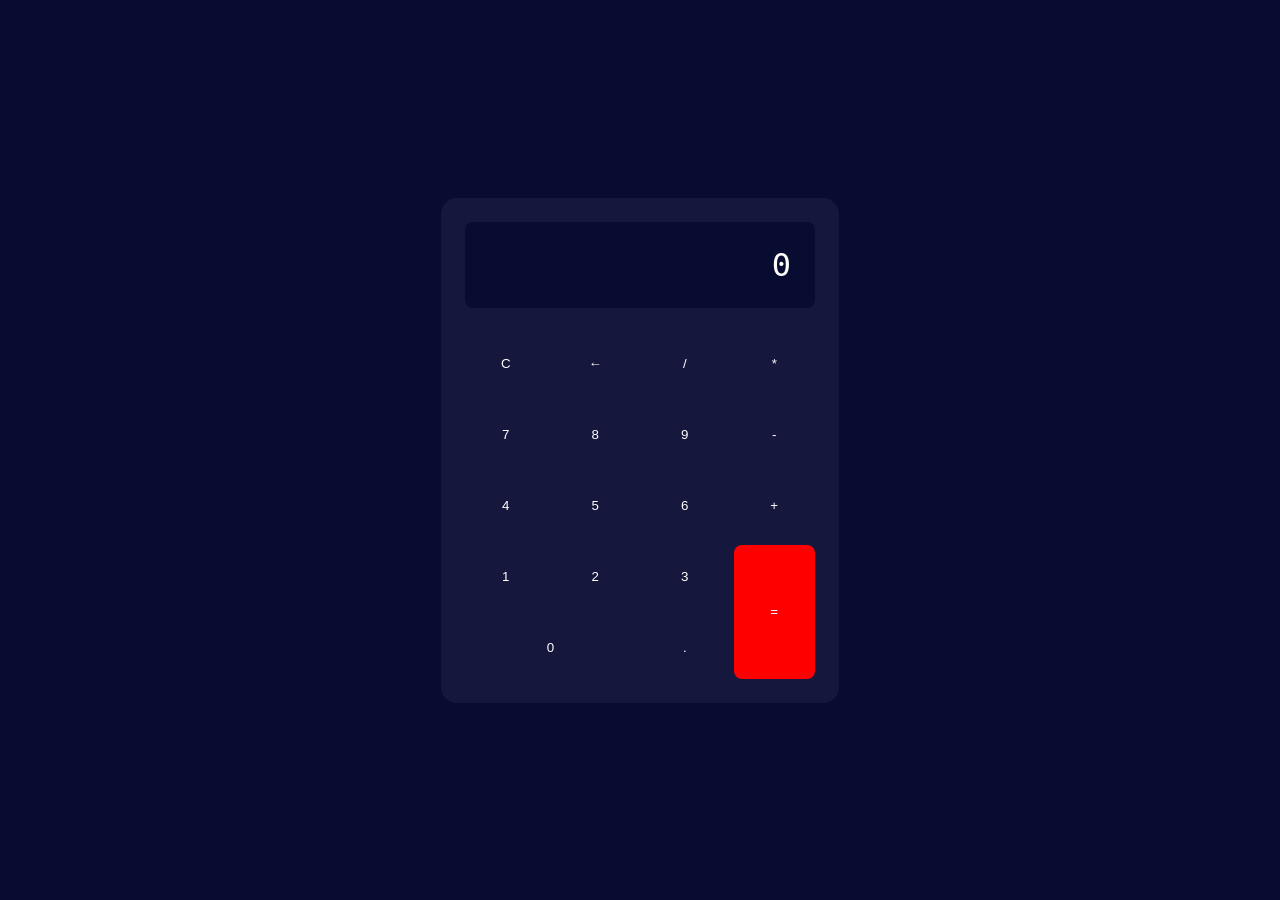
==== index.html @ 9765d429 "Rename html/index.html to index.html" ====
<!DOCTYPE html>
<html lang="en">
<head>
  <meta charset="UTF-8">
  <meta name="viewport" content="width=device-width, initial-scale=1.0">
  <link rel="stylesheet" href="/css/styles.css">
  <title>Calculator</title> 
</head>
<body>
  
<main>
  <section class="Cal">
    
  <div class="label">0</div>
  
    <button class="btn">C</button>
    <button id="borrar" class="btn">←</button>
    <button class="btn">/</button>
    <button  class="btn">*</button>

    <button class="btn">7</button>
    <button class="btn">8</button>
    <button class="btn">9</button>
    <button class="btn">-</button>

    <button class="btn">4</button>
    <button class="btn">5</button>
    <button class="btn">6</button>
    <button class="btn">+</button>


    <button class="btn">1</button>
    <button class="btn">2</button>
    <button class="btn">3</button>
    <button id="igual" class="btn">=</button>

    <button id="zero" class="btn">0</button>
    <button class="btn">.</button>

  </section>



</main>


<script src="/js/Calculador.js"></script>
</body>


</html>
---- css/styles.css ----
*{
  margin: 0;
  padding: 0;
  font-family: sans-serif;

  
}

body{
    background-color: #090c31;
  min-height: 100vh;
  display: grid;
  place-content: center;

 

}

.Cal{
 background-color: #15173c;
 color: white;
 width: 350px;
 max-width: 100%;
 padding: 1.5rem;
 border-radius: 1rem;
 display: grid;
 grid-template-columns:repeat(4, 1fr) ;
 gap: .5rem;
}

.label{
  grid-column: 1/5;
  background-color: #090c31;
  padding: 1.5rem;
  font-size: 2rem;
  text-align: end;
  border-radius: .5rem;
  font-family: monospace;
  margin-bottom: 1rem;

}

.btn{
  color: white;
  background-color: #15173c;
  border-style: none;
  padding: 1.5rem .5rem;
  display: flex;
  align-items: center;
  justify-content: center;
  border-radius: .5rem;
  cursor: pointer;

}

.btn:hover{
  background-color: #090c31;
}


#igual{
background-color: red;
grid-row: span 2;
}

#igual:hover{
background-color: coral;
}

#zero{
  grid-column: span 2;
}
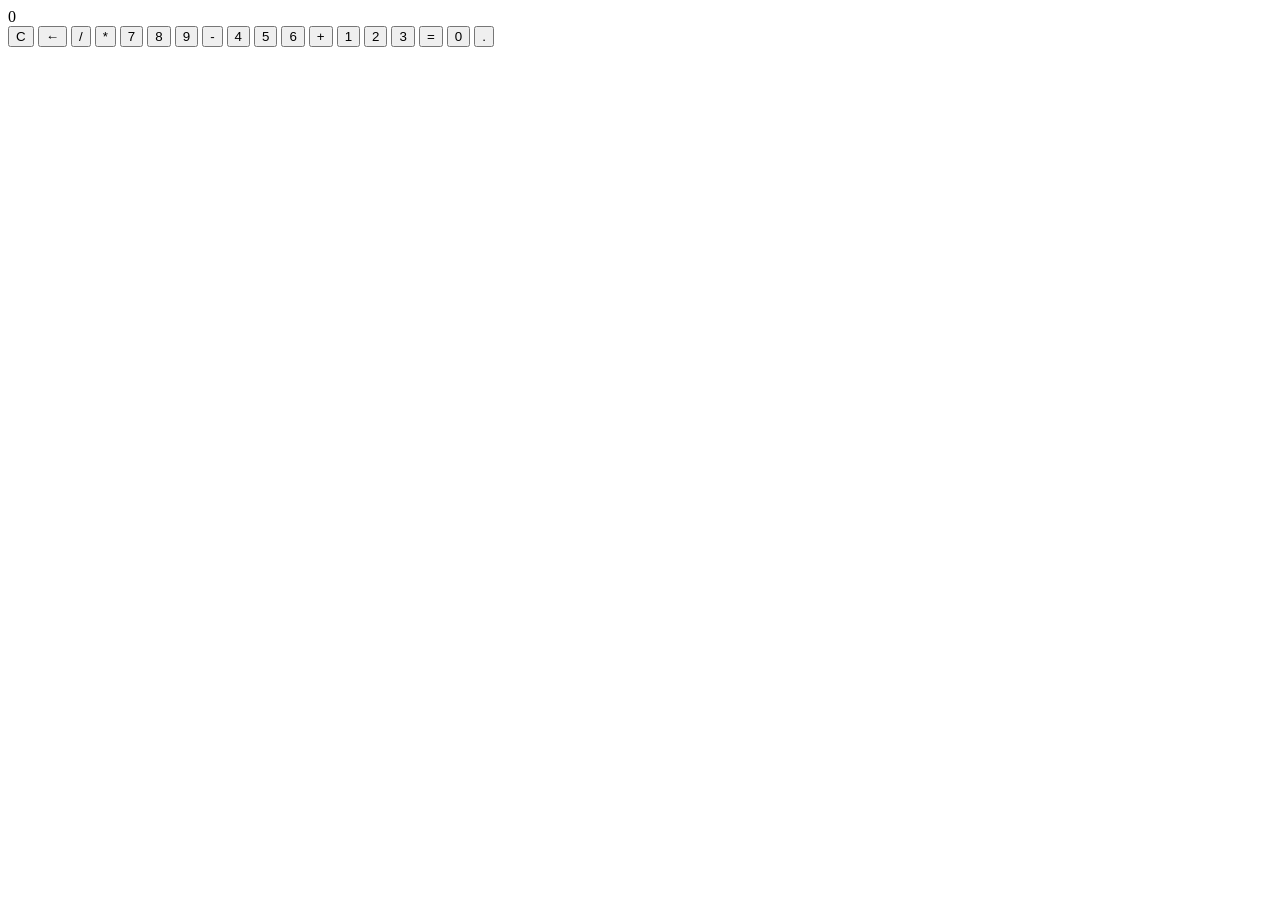
==== commit eba4e50c: "Fix stylesheet link path in index.html" ====
--- a/index.html
+++ b/index.html
@@ -3,7 +3,7 @@
 <head>
   <meta charset="UTF-8">
   <meta name="viewport" content="width=device-width, initial-scale=1.0">
-  <link rel="stylesheet" href="/css/styles.css">
+  <link rel="stylesheet" href="styles.css">
   <title>Calculator</title> 
 </head>
 <body>
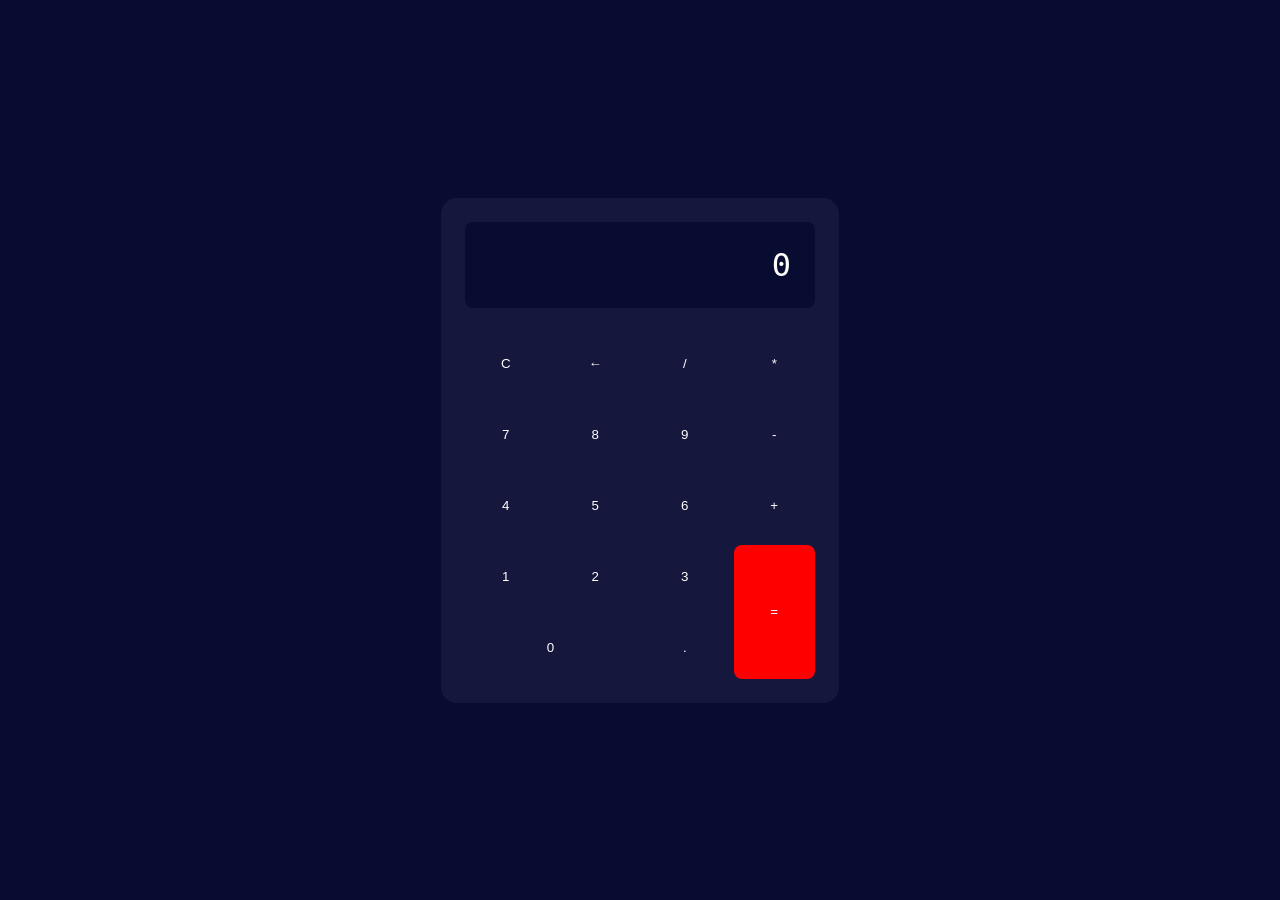
==== commit dd4d8b66: "Update index.html" ====
--- a/index.html
+++ b/index.html
@@ -3,7 +3,7 @@
 <head>
   <meta charset="UTF-8">
   <meta name="viewport" content="width=device-width, initial-scale=1.0">
-  <link rel="stylesheet" href="styles.css">
+  <link rel="stylesheet" href="css/styles.css">
   <title>Calculator</title> 
 </head>
 <body>
--- a/css/styles.css
+++ b/css/styles.css
@@ -0,0 +1,72 @@
+*{
+  margin: 0;
+  padding: 0;
+  font-family: sans-serif;
+
+  
+}
+
+body{
+    background-color: #090c31;
+  min-height: 100vh;
+  display: grid;
+  place-content: center;
+
+ 
+
+}
+
+.Cal{
+ background-color: #15173c;
+ color: white;
+ width: 350px;
+ max-width: 100%;
+ padding: 1.5rem;
+ border-radius: 1rem;
+ display: grid;
+ grid-template-columns:repeat(4, 1fr) ;
+ gap: .5rem;
+}
+
+.label{
+  grid-column: 1/5;
+  background-color: #090c31;
+  padding: 1.5rem;
+  font-size: 2rem;
+  text-align: end;
+  border-radius: .5rem;
+  font-family: monospace;
+  margin-bottom: 1rem;
+
+}
+
+.btn{
+  color: white;
+  background-color: #15173c;
+  border-style: none;
+  padding: 1.5rem .5rem;
+  display: flex;
+  align-items: center;
+  justify-content: center;
+  border-radius: .5rem;
+  cursor: pointer;
+
+}
+
+.btn:hover{
+  background-color: #090c31;
+}
+
+
+#igual{
+background-color: red;
+grid-row: span 2;
+}
+
+#igual:hover{
+background-color: coral;
+}
+
+#zero{
+  grid-column: span 2;
+}
